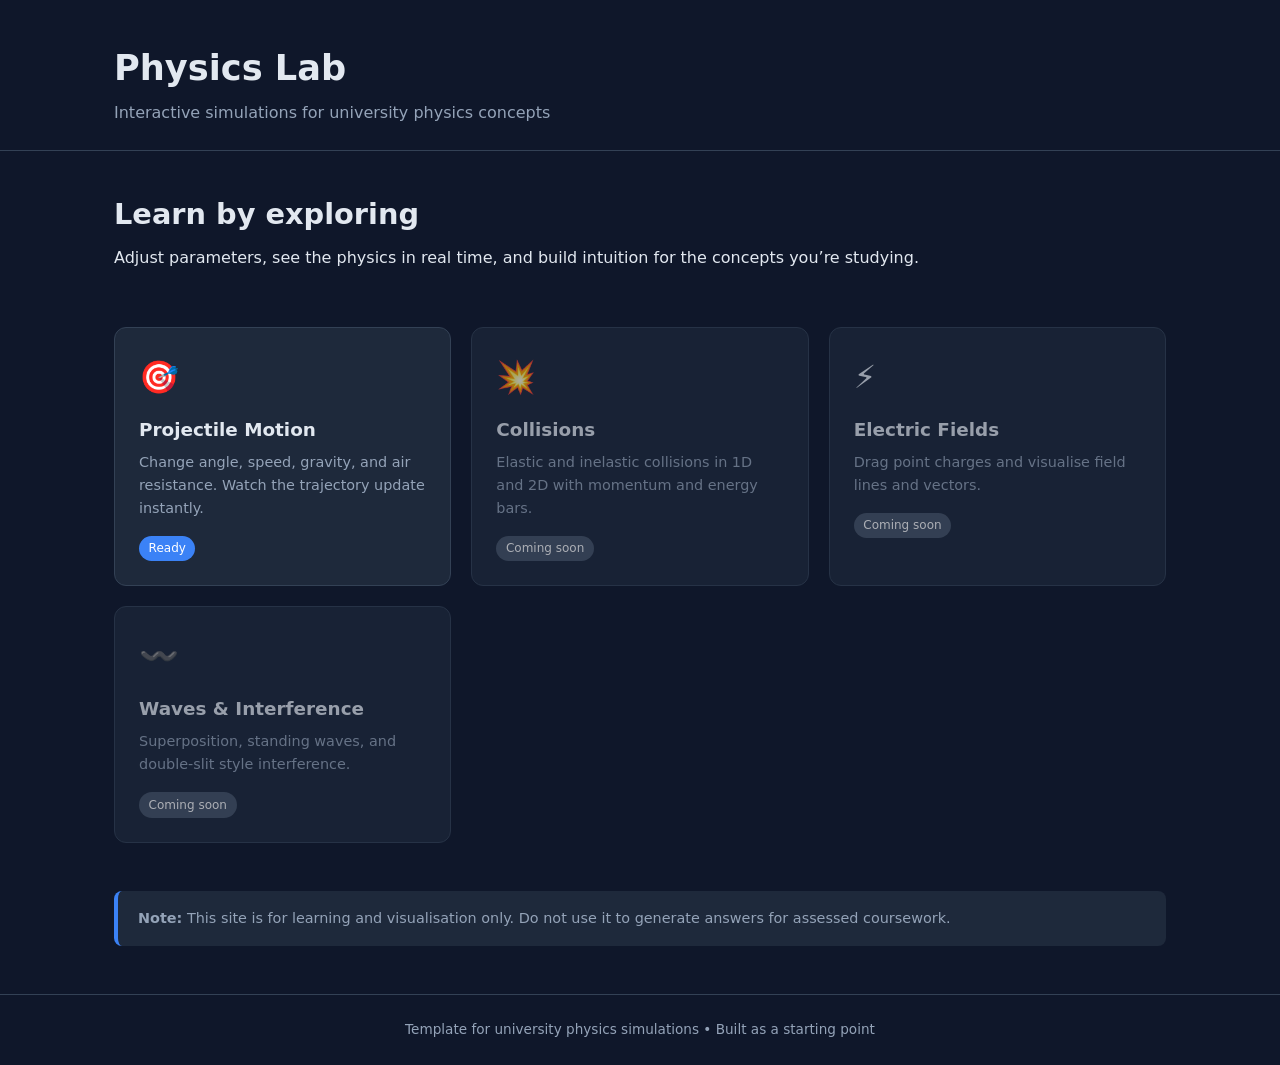
==== index.html @ 26a28f87 "Initial commit: Physics Lab template with projectile motion simulation" ====
<!DOCTYPE html>
<html lang="en">
<head>
  <meta charset="UTF-8" />
  <meta name="viewport" content="width=device-width, initial-scale=1.0" />
  <title>Physics Simulations for Uni Students</title>
  <link rel="stylesheet" href="styles.css" />
</head>
<body>
  <header>
    <div class="container">
      <h1>Physics Lab</h1>
      <p class="tagline">Interactive simulations for university physics concepts</p>
    </div>
  </header>

  <main class="container">
    <section class="hero">
      <h2>Learn by exploring</h2>
      <p>Adjust parameters, see the physics in real time, and build intuition for the concepts you’re studying.</p>
    </section>

    <section class="sims-grid">
      <a href="projectile.html" class="sim-card">
        <div class="sim-icon">🎯</div>
        <h3>Projectile Motion</h3>
        <p>Change angle, speed, gravity, and air resistance. Watch the trajectory update instantly.</p>
        <span class="badge">Ready</span>
      </a>

      <div class="sim-card coming-soon">
        <div class="sim-icon">💥</div>
        <h3>Collisions</h3>
        <p>Elastic and inelastic collisions in 1D and 2D with momentum and energy bars.</p>
        <span class="badge">Coming soon</span>
      </div>

      <div class="sim-card coming-soon">
        <div class="sim-icon">⚡</div>
        <h3>Electric Fields</h3>
        <p>Drag point charges and visualise field lines and vectors.</p>
        <span class="badge">Coming soon</span>
      </div>

      <div class="sim-card coming-soon">
        <div class="sim-icon">〰️</div>
        <h3>Waves & Interference</h3>
        <p>Superposition, standing waves, and double-slit style interference.</p>
        <span class="badge">Coming soon</span>
      </div>
    </section>

    <section class="disclaimer">
      <p><strong>Note:</strong> This site is for learning and visualisation only. Do not use it to generate answers for assessed coursework.</p>
    </section>
  </main>

  <footer>
    <div class="container">
      <p>Template for university physics simulations • Built as a starting point</p>
    </div>
  </footer>
</body>
</html>
---- styles.css ----
:root {
  --bg: #0f172a;
  --card: #1e293b;
  --border: #334155;
  --text: #e2e8f0;
  --muted: #94a3b8;
  --accent: #3b82f6;
  --accent-hover: #2563eb;
  --green: #22c55e;
  --red: #ef4444;
}

* { box-sizing: border-box; margin: 0; padding: 0; }

body {
  font-family: system-ui, -apple-system, Segoe UI, Roboto, sans-serif;
  background: var(--bg);
  color: var(--text);
  line-height: 1.6;
  min-height: 100vh;
}

.container {
  max-width: 1100px;
  margin: 0 auto;
  padding: 0 1.5rem;
}

header {
  padding: 2.5rem 0 1.5rem;
  border-bottom: 1px solid var(--border);
}

header h1 {
  font-size: 2.2rem;
  font-weight: 700;
}

.tagline {
  color: var(--muted);
  margin-top: 0.25rem;
}

.hero {
  padding: 2.5rem 0 1.5rem;
}

.hero h2 {
  font-size: 1.8rem;
  margin-bottom: 0.5rem;
}

.sims-grid {
  display: grid;
  grid-template-columns: repeat(auto-fill, minmax(250px, 1fr));
  gap: 1.25rem;
  margin: 2rem 0 3rem;
}

.sim-card {
  background: var(--card);
  border: 1px solid var(--border);
  border-radius: 12px;
  padding: 1.5rem;
  text-decoration: none;
  color: inherit;
  display: block;
  transition: transform 0.15s, border-color 0.15s;
  position: relative;
}

.sim-card:hover:not(.coming-soon) {
  transform: translateY(-3px);
  border-color: var(--accent);
}

.sim-card.coming-soon {
  opacity: 0.65;
  cursor: default;
}

.sim-icon {
  font-size: 2rem;
  margin-bottom: 0.75rem;
}

.sim-card h3 {
  font-size: 1.15rem;
  margin-bottom: 0.4rem;
}

.sim-card p {
  color: var(--muted);
  font-size: 0.9rem;
}

.badge {
  display: inline-block;
  margin-top: 1rem;
  font-size: 0.75rem;
  padding: 0.2rem 0.6rem;
  border-radius: 999px;
  background: var(--accent);
  color: white;
}

.coming-soon .badge {
  background: #475569;
}

.disclaimer {
  background: #1e293b;
  border-left: 4px solid var(--accent);
  padding: 1rem 1.25rem;
  border-radius: 8px;
  margin-bottom: 3rem;
  font-size: 0.9rem;
  color: var(--muted);
}

footer {
  border-top: 1px solid var(--border);
  padding: 1.5rem 0;
  text-align: center;
  color: var(--muted);
  font-size: 0.85rem;
}

/* Simulation page styles */
.sim-layout {
  display: grid;
  grid-template-columns: 280px 1fr;
  gap: 1.5rem;
  padding: 1.5rem 0 3rem;
}

@media (max-width: 800px) {
  .sim-layout { grid-template-columns: 1fr; }
}

.controls {
  background: var(--card);
  border: 1px solid var(--border);
  border-radius: 12px;
  padding: 1.25rem;
  height: fit-content;
}

.controls h2 {
  font-size: 1.1rem;
  margin-bottom: 1.25rem;
}

.control-group {
  margin-bottom: 1.25rem;
}

.control-group label {
  display: flex;
  justify-content: space-between;
  font-size: 0.9rem;
  margin-bottom: 0.4rem;
}

.control-group input[type="range"] {
  width: 100%;
  accent-color: var(--accent);
}

.canvas-wrap {
  background: #020617;
  border: 1px solid var(--border);
  border-radius: 12px;
  overflow: hidden;
}

canvas {
  display: block;
  width: 100%;
  height: 420px;
}

.readouts {
  display: grid;
  grid-template-columns: repeat(auto-fit, minmax(140px, 1fr));
  gap: 0.75rem;
  margin-top: 1rem;
}

.readout {
  background: var(--card);
  border: 1px solid var(--border);
  border-radius: 8px;
  padding: 0.75rem 1rem;
  font-size: 0.9rem;
}

.readout span {
  display: block;
  color: var(--muted);
  font-size: 0.75rem;
}

.back-link {
  display: inline-block;
  margin-bottom: 1rem;
  color: var(--accent);
  text-decoration: none;
  font-size: 0.9rem;
}

.back-link:hover { text-decoration: underline; }
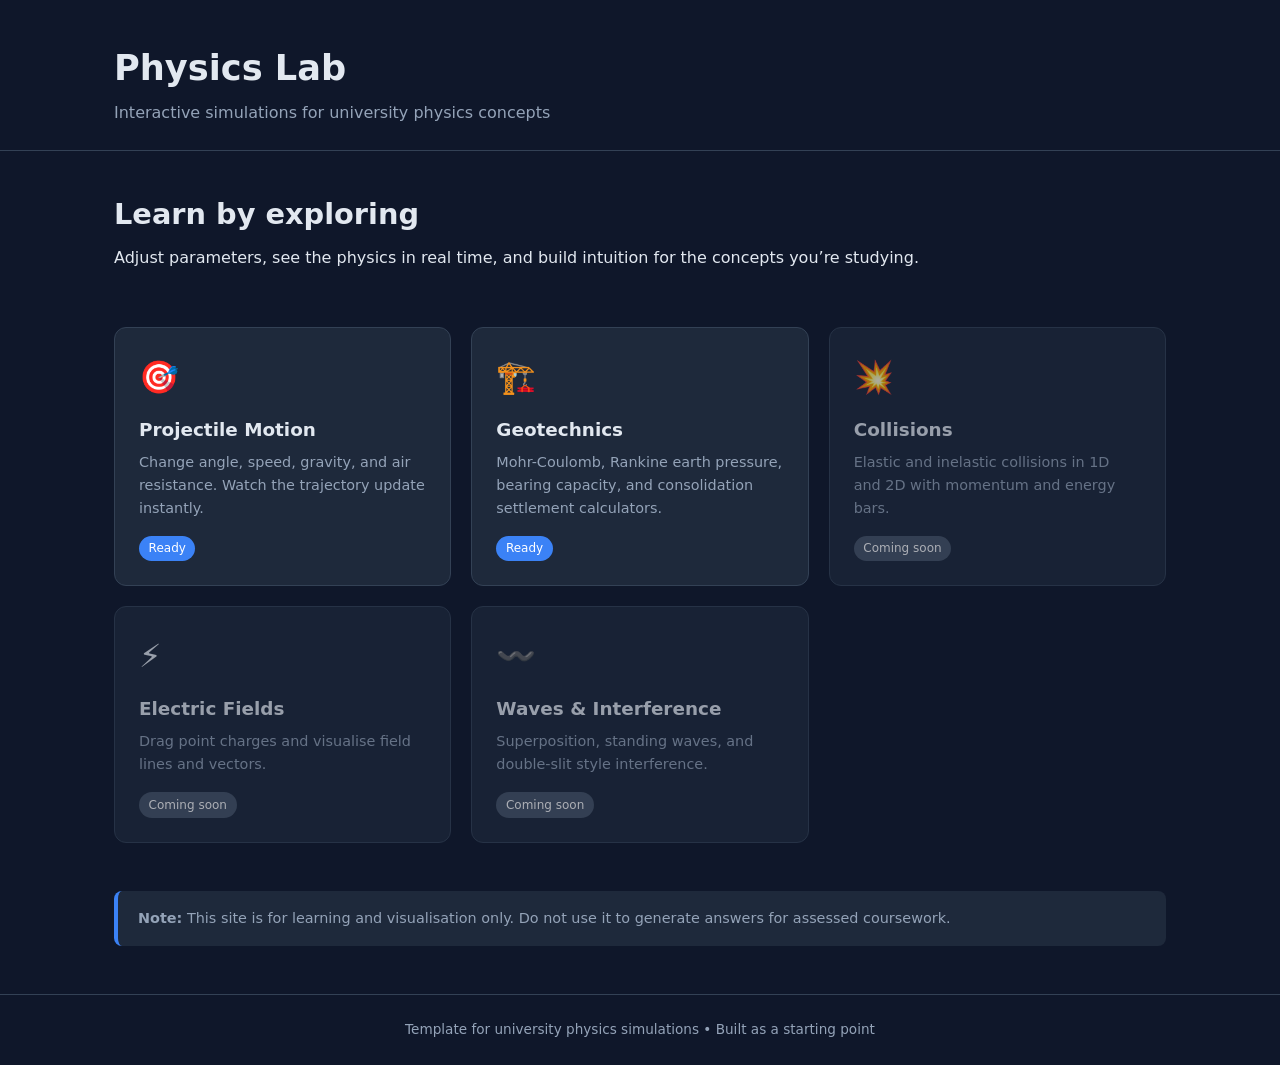
==== commit 958d6be0: "Add Geotechnics section with Mohr-Coulomb, Rankine, bearing capacity and consolidation calculators" ====
--- a/index.html
+++ b/index.html
@@ -25,6 +25,13 @@
         <div class="sim-icon">🎯</div>
         <h3>Projectile Motion</h3>
         <p>Change angle, speed, gravity, and air resistance. Watch the trajectory update instantly.</p>
+        <span class="badge">Ready</span>
+      </a>
+
+      <a href="geotechnics.html" class="sim-card">
+        <div class="sim-icon">🏗️</div>
+        <h3>Geotechnics</h3>
+        <p>Mohr-Coulomb, Rankine earth pressure, bearing capacity, and consolidation settlement calculators.</p>
         <span class="badge">Ready</span>
       </a>
 
